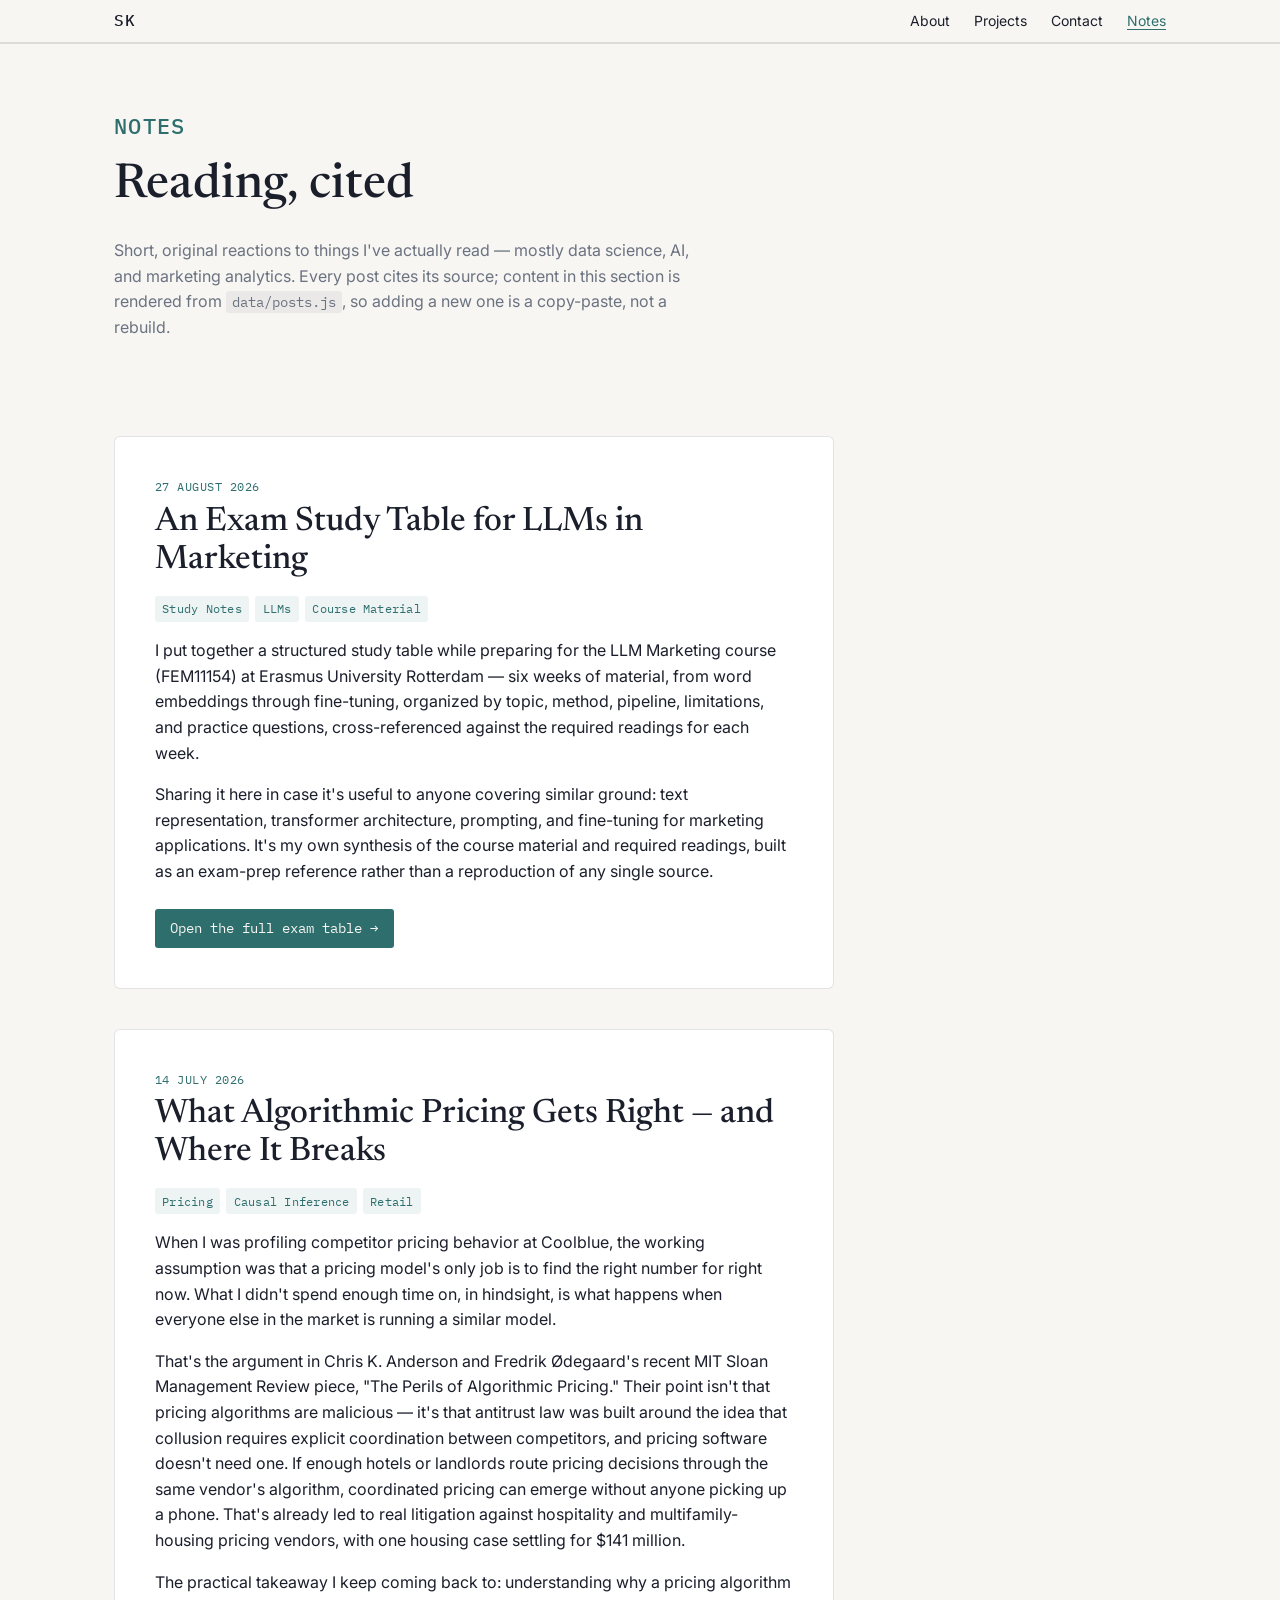
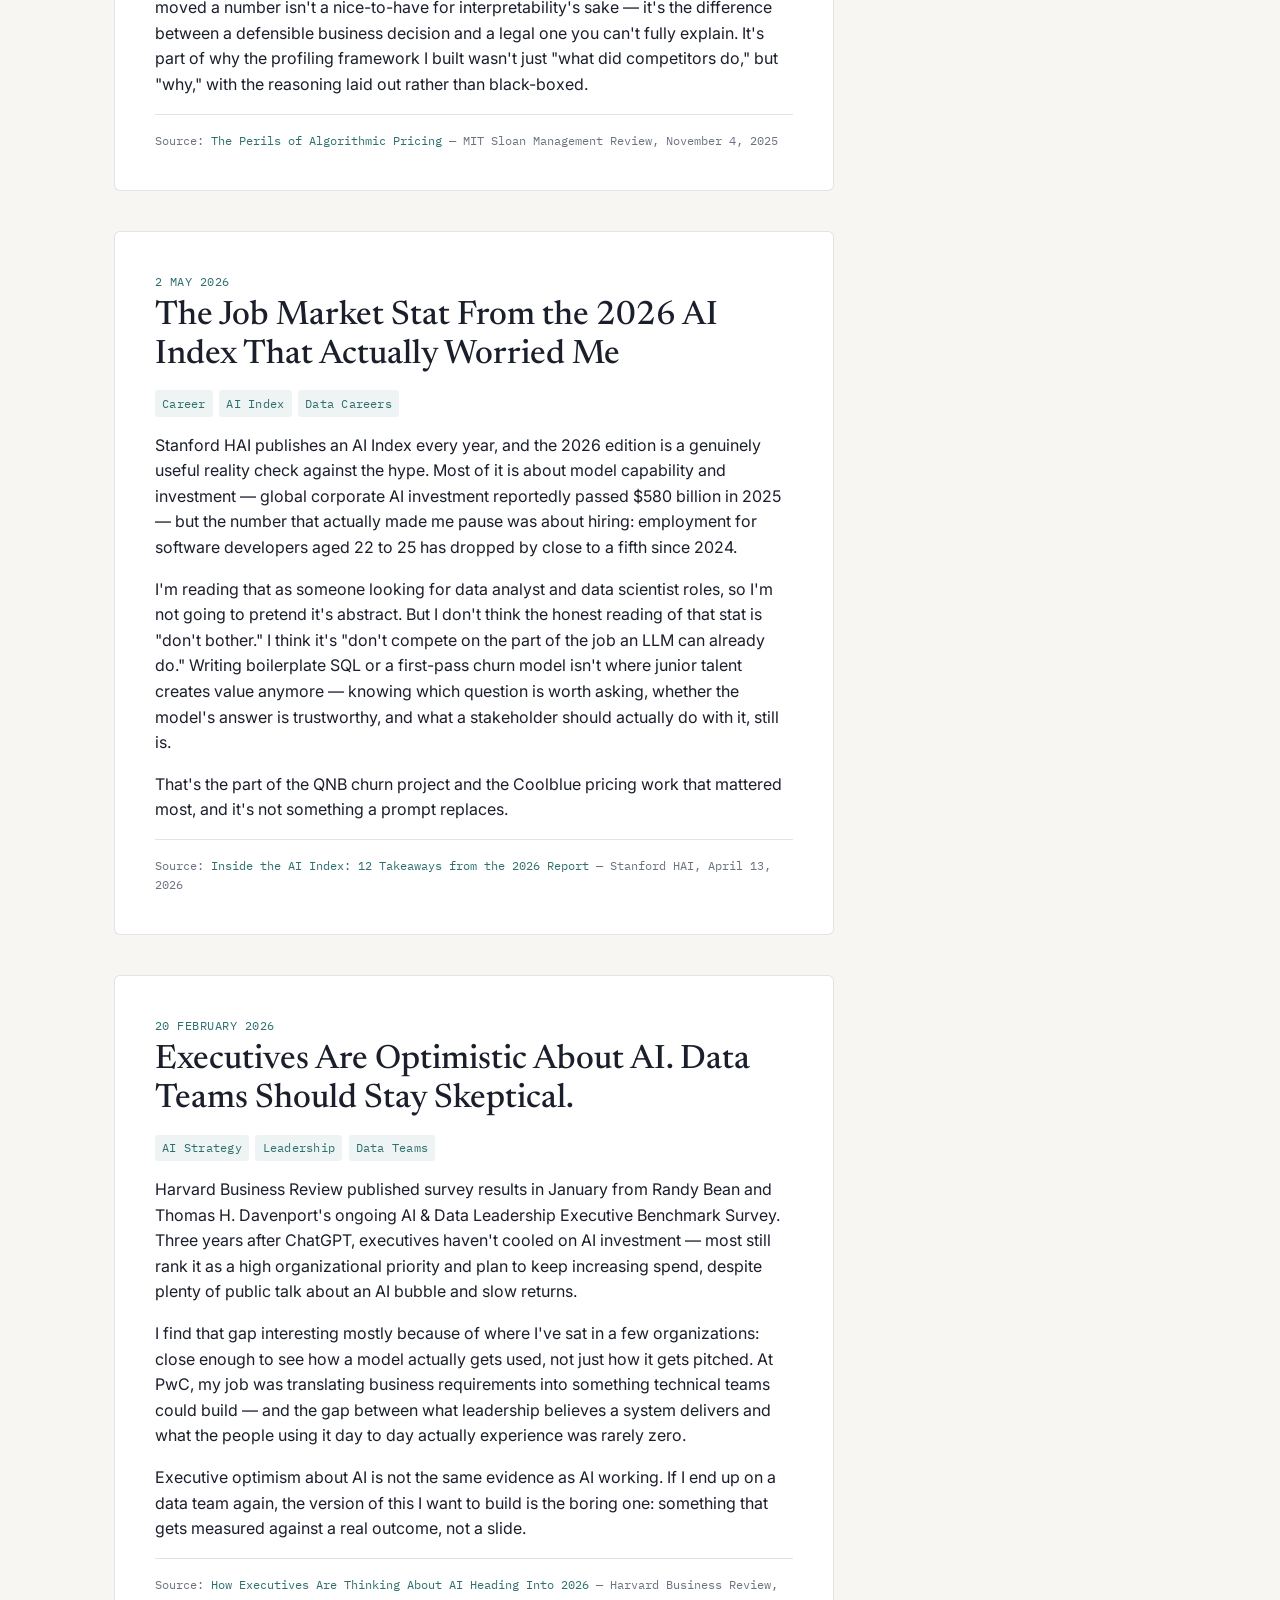
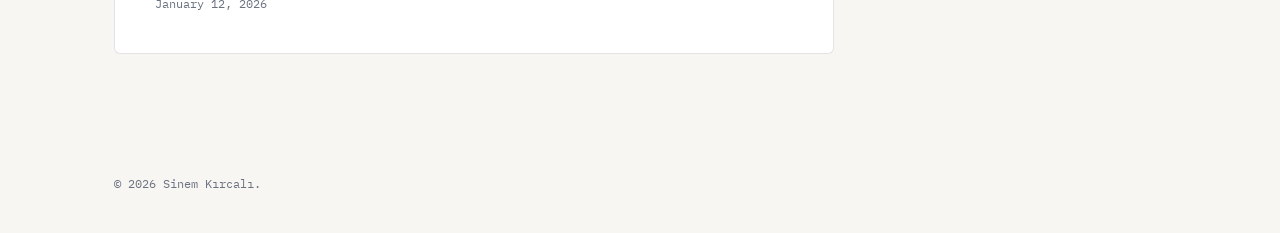
==== notes.html @ 96d6b26a "Portfolio site Static HTML/CSS/JS portfolio: hero, about, experience timeline, projects (from data/p" ====
<!DOCTYPE html>
<html lang="en">
<head>
<meta charset="UTF-8" />
<meta name="viewport" content="width=device-width, initial-scale=1.0" />
<title>Notes — Sinem Kırcalı</title>
<meta name="description" content="Notes from Sinem Kırcalı — short, cited reactions to things read about data science, AI, and marketing analytics." />

<link rel="preconnect" href="https://fonts.googleapis.com" />
<link rel="preconnect" href="https://fonts.gstatic.com" crossorigin />
<link href="https://fonts.googleapis.com/css2?family=Newsreader:ital,opsz,wght@0,6..72,400;0,6..72,500;0,6..72,600;1,6..72,400&family=Inter:wght@400;500;600&family=IBM+Plex+Mono:wght@400;500&display=swap" rel="stylesheet" />

<link rel="stylesheet" href="css/style.css" />
</head>
<body>

<a class="skip-link" href="#main">Skip to content</a>

<nav class="nav" aria-label="Primary">
  <div class="nav-inner">
    <a class="nav-mark" href="index.html">SK</a>
    <ul class="nav-links">
      <li><a href="index.html#about">About</a></li>
      <li><a href="index.html#projects">Projects</a></li>
      <li><a href="index.html#contact">Contact</a></li>
      <li><a href="notes.html" aria-current="page">Notes</a></li>
    </ul>
  </div>
</nav>

<main id="main">
  <section class="section notes-hero">
    <div class="section-inner">
      <p class="section-label">Notes</p>
      <h1 class="section-title">Reading, cited</h1>
      <p class="section-intro">
        Short, original reactions to things I've actually read — mostly data science, AI, and
        marketing analytics. Every post cites its source; content in this section is rendered
        from <code>data/posts.js</code>, so adding a new one is a copy-paste, not a rebuild.
      </p>
    </div>
  </section>

  <section class="section notes-list-section">
    <div class="section-inner">
      <div id="posts-list" class="posts-list">
        <!-- Populated by js/notes.js from data/posts.js -->
      </div>
    </div>
  </section>
</main>

<footer class="footer">
  <div class="section-inner">
    <p>&copy; 2026 Sinem Kırcalı.</p>
  </div>
</footer>

<script src="data/posts.js"></script>
<script src="js/notes.js"></script>
</body>
</html>
---- css/style.css ----
/* =========================================================
   DESIGN TOKENS
   ========================================================= */
:root {
  /* Color */
  --color-paper: #F7F6F3;
  --color-ink: #1B1F2B;
  --color-signal: #2E6F6E;
  --color-highlight: #B8862B;
  --color-grey: #6B7280;

  --color-paper-raised: #FFFFFF;
  --color-border: rgba(27, 31, 43, 0.12);

  /* Type */
  --font-display: "Newsreader", Georgia, "Times New Roman", serif;
  --font-body: "Inter", -apple-system, BlinkMacSystemFont, "Segoe UI", sans-serif;
  --font-mono: "IBM Plex Mono", "SFMono-Regular", Menlo, Consolas, monospace;

  /* Scale */
  --fs-xs: 0.75rem;
  --fs-sm: 0.875rem;
  --fs-base: 1rem;
  --fs-lg: 1.125rem;
  --fs-xl: 1.375rem;
  --fs-2xl: 2.1rem;
  --fs-3xl: 3rem;
  --fs-4xl: 4rem;

  /* Spacing */
  --space-1: 0.5rem;
  --space-2: 1rem;
  --space-3: 1.5rem;
  --space-4: 2.5rem;
  --space-5: 4rem;
  --space-6: 6rem;

  --max-width: 1100px;
}

/* =========================================================
   RESET
   ========================================================= */
*, *::before, *::after { box-sizing: border-box; }
html { scroll-behavior: smooth; }
@media (prefers-reduced-motion: reduce) {
  html { scroll-behavior: auto; }
  *, *::before, *::after {
    animation-duration: 0.01ms !important;
    animation-iteration-count: 1 !important;
    transition-duration: 0.01ms !important;
    scroll-behavior: auto !important;
  }
}

body {
  margin: 0;
  background: var(--color-paper);
  color: var(--color-ink);
  font-family: var(--font-body);
  font-size: var(--fs-base);
  line-height: 1.6;
  -webkit-font-smoothing: antialiased;
}

h1, h2, h3 {
  font-family: var(--font-display);
  font-weight: 500;
  line-height: 1.15;
  margin: 0;
}

p { margin: 0 0 1em; }
p:last-child { margin-bottom: 0; }

a {
  color: var(--color-signal);
  text-decoration: none;
}
a:hover { text-decoration: underline; }

ul, ol { margin: 0; padding: 0; list-style: none; }

img { max-width: 100%; display: block; }

/* Focus states — visible everywhere */
a:focus-visible,
button:focus-visible,
.timeline-item:focus-visible {
  outline: 2px solid var(--color-signal);
  outline-offset: 3px;
  border-radius: 2px;
}

.skip-link {
  position: absolute;
  left: -999px;
  top: 0;
  background: var(--color-ink);
  color: var(--color-paper);
  padding: var(--space-1) var(--space-2);
  z-index: 100;
}
.skip-link:focus {
  left: var(--space-2);
  top: var(--space-2);
}

/* =========================================================
   LAYOUT HELPERS
   ========================================================= */
.section-inner {
  max-width: var(--max-width);
  margin: 0 auto;
  padding: 0 var(--space-3);
}

.section {
  padding: var(--space-6) 0;
  border-top: 1px solid var(--color-border);
}

.section-label {
  font-family: var(--font-mono);
  font-weight: 500;
  font-size: var(--fs-xl);
  letter-spacing: 0.06em;
  text-transform: uppercase;
  color: var(--color-signal);
  margin: 0 0 var(--space-2);
}

.section-title {
  font-size: var(--fs-3xl);
  margin-bottom: var(--space-3);
}

.section-intro {
  color: var(--color-grey);
  max-width: 60ch;
  margin-bottom: var(--space-4);
}

.section-intro code {
  font-family: var(--font-mono);
  font-size: 0.9em;
  background: rgba(27, 31, 43, 0.06);
  padding: 0.1em 0.4em;
  border-radius: 3px;
}

/* =========================================================
   NAV
   ========================================================= */
.nav {
  position: sticky;
  top: 0;
  z-index: 50;
  background: rgba(247, 246, 243, 0.85);
  backdrop-filter: blur(8px);
  border-bottom: 1px solid var(--color-border);
}

.nav-inner {
  max-width: var(--max-width);
  margin: 0 auto;
  padding: var(--space-1) var(--space-3);
  display: flex;
  align-items: center;
  justify-content: space-between;
}

.nav-mark {
  font-family: var(--font-mono);
  font-weight: 500;
  color: var(--color-ink);
  letter-spacing: 0.05em;
}
.nav-mark:hover { color: var(--color-signal); text-decoration: none; }

.nav-links {
  display: flex;
  gap: var(--space-3);
}

.nav-links a {
  color: var(--color-ink);
  font-size: var(--fs-sm);
}
.nav-links a:hover { color: var(--color-signal); }

.nav-links a[aria-current="page"] {
  color: var(--color-signal);
  text-decoration: underline;
  text-underline-offset: 3px;
}

@media (max-width: 640px) {
  .nav-inner {
    padding: var(--space-1) var(--space-2);
    gap: var(--space-2);
  }
  /* Six links don't always fit on a phone: tighten, and scroll sideways as a fallback */
  .nav-links {
    gap: 0.6rem;
    overflow-x: auto;
    scrollbar-width: none;
  }
  .nav-links::-webkit-scrollbar { display: none; }
  .nav-links a {
    font-size: var(--fs-xs);
    white-space: nowrap;
  }
}

/* =========================================================
   HERO
   ========================================================= */
.hero {
  padding: var(--space-6) 0 var(--space-5);
  overflow: hidden;
}

.hero-inner {
  max-width: var(--max-width);
  margin: 0 auto;
  padding: 0 var(--space-3);
  display: grid;
  grid-template-columns: 1.1fr 1fr;
  gap: var(--space-4);
  align-items: center;
}

.eyebrow {
  font-family: var(--font-mono);
  font-size: var(--fs-xs);
  letter-spacing: 0.1em;
  text-transform: uppercase;
  color: var(--color-grey);
  margin: 0 0 var(--space-2);
}

.hero-name {
  font-size: var(--fs-4xl);
  margin-bottom: var(--space-2);
}

.hero-tagline {
  font-size: var(--fs-lg);
  color: var(--color-ink);
  max-width: 42ch;
  margin-bottom: var(--space-2);
}

.hero-location {
  font-family: var(--font-mono);
  font-size: var(--fs-sm);
  color: var(--color-grey);
  margin-bottom: var(--space-3);
}

.status-pill.hero-status {
  margin-bottom: var(--space-3);
}

.hero-cta {
  display: flex;
  gap: var(--space-2);
  flex-wrap: wrap;
}

.btn {
  font-family: var(--font-mono);
  font-size: var(--fs-sm);
  padding: 0.75em 1.4em;
  border-radius: 3px;
  border: 1px solid transparent;
  display: inline-block;
}
.btn:hover { text-decoration: none; }

.btn-primary {
  background: var(--color-signal);
  color: var(--color-paper);
}
.btn-primary:hover { background: #255957; }

.btn-secondary {
  border-color: var(--color-ink);
  color: var(--color-ink);
}
.btn-secondary:hover { background: var(--color-ink); color: var(--color-paper); }

.hero-visual {
  position: relative;
  width: 100%;
  aspect-ratio: 1 / 1;
}

#signal-canvas {
  width: 100%;
  height: 100%;
  display: block;
}

@media (max-width: 900px) {
  .hero-inner {
    grid-template-columns: 1fr;
  }
  .hero-visual { order: -1; max-width: 420px; margin: 0 auto; }
  .hero-name { font-size: var(--fs-3xl); }
}

/* =========================================================
   ABOUT
   ========================================================= */
/* Portrait in a circle beside the text; the photo column shrinks with the viewport so
   the circle stays next to the copy even on narrower screens. */
.about-layout {
  display: grid;
  grid-template-columns: clamp(150px, 26vw, 260px) 1fr;
  gap: var(--space-4);
  align-items: start;
}

.about-aside {
  position: sticky;
  top: 5rem;
  text-align: center;
}

.about-photo {
  margin: 0 0 var(--space-2);
}

.about-photo img {
  display: block;
  width: 100%;
  height: auto;
  aspect-ratio: 1 / 1;
  object-fit: cover;
  border-radius: 50%;
  /* ring frame: a paper-colored gap, then a thin teal line */
  border: 4px solid var(--color-paper);
  box-shadow: 0 0 0 2px var(--color-signal);
}

/* "Open to work" box under the portrait */
.status-box {
  padding: 0.7em 0.6em;
  border: 1px solid rgba(46, 111, 110, 0.35);
  border-radius: 12px;
  background: rgba(46, 111, 110, 0.08);
  line-height: 1.4;
}

.status-box p { margin: 0; }

.status-box-title {
  display: flex;
  align-items: center;
  justify-content: center;
  gap: 0.5em;
  white-space: nowrap;
  font-family: var(--font-mono);
  font-size: 0.7rem;
  letter-spacing: 0.06em;
  text-transform: uppercase;
  color: var(--color-signal);
}

.status-box-role {
  margin-top: 0.4em;
  font-size: var(--fs-sm);
  font-weight: 500;
  color: var(--color-ink);
}

/* keep "Data Analyst /" and "Data Scientist" intact when the box is narrow and the line wraps */
.status-box-role span { white-space: nowrap; }

.status-box-place {
  margin-top: 0.1em;
  font-family: var(--font-mono);
  font-size: var(--fs-xs);
  color: var(--color-grey);
}

.status-pill {
  display: inline-flex;
  align-items: center;
  gap: 0.6em;
  margin: 0;
  padding: 0.5em 0.9em;
  border: 1px solid rgba(46, 111, 110, 0.35);
  border-radius: 999px;
  background: rgba(46, 111, 110, 0.08);
  color: var(--color-signal);
  font-family: var(--font-mono);
  font-size: var(--fs-xs);
  letter-spacing: 0.03em;
  line-height: 1.4;
}

.status-dot {
  flex-shrink: 0;
  width: 8px;
  height: 8px;
  border-radius: 50%;
  background: var(--color-signal);
  animation: status-pulse 2s ease-out infinite;
}

@keyframes status-pulse {
  0% { box-shadow: 0 0 0 0 rgba(46, 111, 110, 0.45); }
  70% { box-shadow: 0 0 0 8px rgba(46, 111, 110, 0); }
  100% { box-shadow: 0 0 0 0 rgba(46, 111, 110, 0); }
}

@media (prefers-reduced-motion: reduce) {
  .status-dot { animation: none; }
}

.about-copy {
  max-width: 68ch;
  font-size: var(--fs-lg);
}
.about-copy p { color: var(--color-ink); }

.about-closing {
  margin-top: var(--space-3);
  padding-left: var(--space-2);
  border-left: 3px solid var(--color-signal);
  font-family: var(--font-display);
  font-size: var(--fs-xl);
  line-height: 1.45;
}
.about-closing strong { font-weight: 500; }

/* Phones: no room for two columns, so the circle sits beside the status box above the text */
@media (max-width: 559px) {
  .about-layout {
    grid-template-columns: 1fr;
    gap: var(--space-3);
  }
  .about-aside {
    position: static;
    display: flex;
    align-items: center;
    gap: var(--space-3);
    text-align: left;
  }
  .about-photo {
    flex: 0 0 112px;
    margin: 0;
  }
  .status-box {
    flex: 1;
  }
  .status-box-title {
    justify-content: flex-start;
  }
}

/* =========================================================
   WHY DATA
   ========================================================= */
.why-data-quote {
  margin: 0;
  padding: 0 0 0 var(--space-3);
  border-left: 3px solid var(--color-highlight);
  max-width: 62ch;
}

.why-data-quote p {
  font-family: var(--font-display);
  font-size: clamp(1.2rem, 1rem + 1vw, 1.5rem);
  line-height: 1.45;
  color: var(--color-ink);
}

/* First paragraph leads, larger than the rest */
.why-data-quote p:first-child {
  font-size: clamp(1.5rem, 1.05rem + 2vw, 2.1rem);
  line-height: 1.35;
}

/* =========================================================
   EXPERIENCE / TIMELINE
   ========================================================= */
.timeline {
  position: relative;
  border-left: 1px solid var(--color-border);
  margin-left: 6px;
}

.timeline-item {
  position: relative;
  padding: 0 0 var(--space-4) var(--space-4);
  opacity: 0;
  transform: translateY(16px);
  transition: opacity 0.6s ease, transform 0.6s ease;
}

.timeline-item.is-visible {
  opacity: 1;
  transform: translateY(0);
}

.timeline-item::before {
  content: "";
  position: absolute;
  left: -5px;
  top: 6px;
  width: 9px;
  height: 9px;
  border-radius: 50%;
  background: var(--color-signal);
  border: 2px solid var(--color-paper);
}

.timeline-item:last-child { padding-bottom: 0; }

.timeline-date {
  font-family: var(--font-mono);
  font-size: var(--fs-xs);
  letter-spacing: 0.04em;
  color: var(--color-highlight);
  margin-bottom: 0.35em;
}

.timeline-content h3 {
  font-size: var(--fs-xl);
  margin-bottom: 0.2em;
}

.timeline-role {
  font-size: var(--fs-sm);
  color: var(--color-grey);
  margin-bottom: 0.5em;
}

/* logo + heading row at the top of each entry */
.timeline-head {
  display: flex;
  align-items: flex-start;
  justify-content: space-between;
  gap: var(--space-3);
  max-width: 62ch;
}

.timeline-head-text { min-width: 0; }

.timeline-logo {
  flex: none;
  width: 150px;
  height: 40px;
  object-fit: contain;
  object-position: right center;
  margin-top: 2px;
}

/* bullets keep the CV wording; short lines are easier to skim than a paragraph */
.timeline-bullets {
  max-width: 62ch;
  margin: 0.5em 0 0;
  padding: 0;
  list-style: none;
}

.timeline-bullets li {
  position: relative;
  padding-left: 1.15em;
  margin-bottom: 0.6em;
}

.timeline-bullets li::before {
  content: "";
  position: absolute;
  left: 0.1em;
  top: 0.62em;
  width: 0.38em;
  height: 0.38em;
  border-radius: 50%;
  background: var(--color-signal);
  opacity: 0.85;
}

@media (max-width: 560px) {
  .timeline-head { flex-direction: column; gap: 0.5rem; }
  .timeline-logo {
    order: -1;
    width: 120px;
    height: 32px;
    object-position: left center;
    margin-top: 0;
  }
}

.timeline-content p:not(.timeline-role) {
  max-width: 62ch;
}

.timeline-subhead {
  margin: 1.5em 0 0.6em;
  font-family: var(--font-mono);
  font-size: var(--fs-xs);
  letter-spacing: 0.08em;
  text-transform: uppercase;
  color: var(--color-grey);
}

.track-list {
  max-width: 62ch;
}

.track-list li {
  margin-bottom: 0.9em;
  padding-left: var(--space-2);
  border-left: 2px solid rgba(46, 111, 110, 0.35);
}

.track-list strong {
  font-weight: 600;
  color: var(--color-ink);
}

.track-meta {
  margin-left: 0.5em;
  font-family: var(--font-mono);
  font-size: var(--fs-xs);
  color: var(--color-signal);
}

.track-courses {
  display: block;
  margin-top: 0.15em;
  font-size: var(--fs-sm);
  color: var(--color-grey);
}

.timeline-recognition {
  margin: 0;
  font-size: var(--fs-sm);
}

/* education entries: each course with the projects that came out of it */
.course-projects {
  max-width: 62ch;
}

.course-projects li {
  display: grid;
  grid-template-columns: minmax(0, 13rem) 1fr;
  gap: 0.1rem var(--space-2);
  padding: 0.55em 0;
  border-top: 1px solid var(--color-border);
  font-size: var(--fs-sm);
}

.course-projects li:last-child {
  border-bottom: 1px solid var(--color-border);
}

.course-label {
  color: var(--color-grey);
  line-height: 1.35;
}

.course-code {
  display: block;
  font-family: var(--font-mono);
  font-size: var(--fs-xs);
  letter-spacing: 0.04em;
  color: var(--color-signal);
}

.course-links a,
.course-links .course-none {
  display: block;
}

.course-none {
  color: var(--color-grey);
}

@media (max-width: 560px) {
  .course-projects li { grid-template-columns: 1fr; }
}

.timeline-more {
  margin-top: 0.75em;
  font-size: var(--fs-sm);
}

.project-card {
  scroll-margin-top: 5rem;
}

.timeline-courses {
  margin-top: 0.75em;
}

.timeline-courses li {
  font-size: 0.7rem;
}

@media (prefers-reduced-motion: reduce) {
  .timeline-item {
    opacity: 1;
    transform: none;
  }
}

/* =========================================================
   PROJECTS
   ========================================================= */
.projects-grid {
  display: grid;
  grid-template-columns: repeat(auto-fit, minmax(300px, 1fr));
  gap: var(--space-3);
}

/* filter chips above the grid */
.projects-toolbar {
  display: flex;
  flex-wrap: wrap;
  align-items: center;
  justify-content: space-between;
  gap: var(--space-1) var(--space-3);
  margin-bottom: var(--space-3);
}

.project-filters {
  display: flex;
  flex-wrap: wrap;
  gap: 0.5rem;
}

.filter-chip {
  font-family: var(--font-mono);
  font-size: var(--fs-xs);
  letter-spacing: 0.03em;
  line-height: 1.2;
  padding: 0.5em 0.9em;
  border: 1px solid var(--color-border);
  border-radius: 999px;
  background: transparent;
  color: var(--color-ink);
  cursor: pointer;
  transition: background-color 0.2s ease, border-color 0.2s ease, color 0.2s ease;
}

.filter-chip:hover {
  border-color: var(--color-signal);
  color: var(--color-signal);
}

.filter-chip[aria-pressed="true"] {
  background: var(--color-signal);
  border-color: var(--color-signal);
  color: var(--color-paper);
}

.filter-count {
  margin-left: 0.5em;
  opacity: 0.65;
}

.projects-status {
  margin: 0;
  font-family: var(--font-mono);
  font-size: var(--fs-xs);
  color: var(--color-grey);
}

.project-card[hidden] {
  display: none;
}

/* phones: one scrollable row of chips instead of five wrapped rows */
@media (max-width: 560px) {
  .project-filters {
    width: 100%;
    flex-wrap: nowrap;
    overflow-x: auto;
    padding-bottom: 0.4rem;
    scrollbar-width: none;
  }
  .project-filters::-webkit-scrollbar { display: none; }
  .filter-chip {
    flex: none;
    white-space: nowrap;
  }
}

.project-link-muted {
  color: var(--color-grey);
}

.projects-more {
  margin-top: var(--space-4);
  font-family: var(--font-mono);
  font-size: var(--fs-sm);
}

.project-card {
  background: var(--color-paper-raised);
  border: 1px solid var(--color-border);
  border-radius: 6px;
  padding: var(--space-3);
  display: flex;
  flex-direction: column;
  gap: var(--space-2);
  transition: border-color 0.2s ease, transform 0.2s ease;
}

.project-card:hover {
  border-color: var(--color-signal);
  transform: translateY(-2px);
}

.project-card-head {
  display: flex;
  align-items: flex-start;
  gap: var(--space-2);
}

.project-icon {
  flex-shrink: 0;
  width: 32px;
  height: 32px;
  display: flex;
  align-items: center;
  justify-content: center;
  border-radius: 50%;
  background: rgba(46, 111, 110, 0.08);
  color: var(--color-signal);
}

.project-card-coming-soon .project-icon {
  background: rgba(184, 134, 43, 0.12);
  color: var(--color-highlight);
}

.project-icon svg {
  width: 18px;
  height: 18px;
  stroke: currentColor;
}

.project-context {
  margin: 0 0 0.4em;
  font-family: var(--font-mono);
  font-size: 0.68rem;
  letter-spacing: 0.06em;
  text-transform: uppercase;
  line-height: 1.4;
  color: var(--color-grey);
}

.project-card h3 {
  font-size: var(--fs-xl);
  margin-bottom: 0.15em;
}

.project-summary {
  color: var(--color-ink);
}

.project-metric {
  align-self: flex-start;
  font-family: var(--font-mono);
  font-size: var(--fs-xs);
  letter-spacing: 0.04em;
  color: var(--color-highlight);
  border: 1px solid rgba(184, 134, 43, 0.35);
  border-radius: 3px;
  padding: 0.25em 0.6em;
}

.project-meta {
  font-family: var(--font-mono);
  font-size: var(--fs-xs);
  color: var(--color-grey);
}

.tag-list {
  display: flex;
  flex-wrap: wrap;
  gap: 0.4em;
}

.tag-list li,
.tool-tag {
  font-family: var(--font-mono);
  font-size: var(--fs-xs);
  letter-spacing: 0.02em;
  background: rgba(46, 111, 110, 0.08);
  color: var(--color-signal);
  padding: 0.3em 0.6em;
  border-radius: 3px;
}

.project-outcome {
  font-size: var(--fs-sm);
  border-left: 2px solid var(--color-highlight);
  padding-left: 0.75em;
  color: var(--color-ink);
}

.project-card-coming-soon {
  border-style: dashed;
}

.coming-soon {
  display: flex;
  align-items: center;
  gap: 0.85em;
  border-left: 2px solid var(--color-highlight);
  padding-left: 0.75em;
}

.coming-soon-visual {
  flex-shrink: 0;
  display: flex;
  align-items: center;
  justify-content: center;
  min-width: 28px;
}

.coming-soon-visual img {
  max-width: 64px;
  border-radius: 4px;
}

.coming-soon-text {
  font-size: var(--fs-sm);
  color: var(--color-ink);
  font-style: italic;
}

.dot-loader {
  display: inline-flex;
  gap: 5px;
}

.dot-loader span {
  width: 7px;
  height: 7px;
  border-radius: 50%;
  background: var(--color-highlight);
  animation: dot-bounce 1.1s infinite ease-in-out both;
}

.dot-loader span:nth-child(1) { animation-delay: -0.24s; }
.dot-loader span:nth-child(2) { animation-delay: -0.12s; }
.dot-loader span:nth-child(3) { animation-delay: 0s; }

@keyframes dot-bounce {
  0%, 80%, 100% { transform: scale(0.6); opacity: 0.5; }
  40% { transform: scale(1); opacity: 1; }
}

@media (prefers-reduced-motion: reduce) {
  .dot-loader span {
    animation: none;
    opacity: 0.85;
  }
}

.project-details {
  margin-top: var(--space-1);
  border-top: 1px solid var(--color-border);
  padding-top: var(--space-2);
}

.project-details summary {
  cursor: pointer;
  font-family: var(--font-mono);
  font-size: var(--fs-xs);
  color: var(--color-signal);
  text-transform: uppercase;
  letter-spacing: 0.05em;
}

.project-details[open] summary { margin-bottom: var(--space-2); }

.project-details dt {
  font-family: var(--font-mono);
  font-size: var(--fs-xs);
  color: var(--color-grey);
  text-transform: uppercase;
  letter-spacing: 0.05em;
  margin-top: 0.75em;
}

.project-details dd {
  margin: 0.25em 0 0;
  font-size: var(--fs-sm);
}

.project-links {
  display: flex;
  gap: var(--space-2);
  margin-top: auto;
  font-family: var(--font-mono);
  font-size: var(--fs-sm);
}

.placeholder-tag {
  font-family: var(--font-mono);
  font-size: 0.65rem;
  color: var(--color-highlight);
  border: 1px solid var(--color-highlight);
  border-radius: 3px;
  padding: 0.1em 0.4em;
  margin-left: 0.5em;
  vertical-align: middle;
  letter-spacing: 0.03em;
}

/* =========================================================
   SKILLS
   ========================================================= */
.skills-grid {
  display: grid;
  grid-template-columns: repeat(auto-fit, minmax(220px, 1fr));
  gap: var(--space-4);
}

.skill-group h3 {
  font-size: var(--fs-base);
  font-family: var(--font-mono);
  text-transform: uppercase;
  letter-spacing: 0.05em;
  color: var(--color-grey);
  margin-bottom: var(--space-2);
  font-weight: 500;
}

.skill-group .tag-list { flex-direction: column; align-items: flex-start; }

.skill-group .tag-list li {
  background: transparent;
  color: var(--color-ink);
  padding: 0.2em 0;
  font-size: var(--fs-sm);
}

.skill-group .tag-list li::before {
  content: "— ";
  color: var(--color-signal);
}

/* =========================================================
   LOOKING FOR
   ========================================================= */
.looking-for-tags li {
  background: rgba(184, 134, 43, 0.1);
  color: var(--color-highlight);
}

/* =========================================================
   HOBBIES
   ========================================================= */
/* Photo wall: photos are packed into even rows. Each tile's width is proportional to
   its aspect ratio (--ar = width / height), so every photo in a row ends up the same
   height with no cropping inside the tile. */
.hobbies-collage {
  /* Row sizing: --units is roughly how many base-height photos fit across one row, so the base
     height scales with the wall's width (--wall-w). 40px allows for the gaps in a row. --cap
     limits how far a short last row may stretch. */
  --units: 4.36;
  --cap: 1.25;
  --wall-w: min(1052px, 100vw - 48px);
  --row-h: calc((var(--wall-w) - 40px) / var(--units));
  display: flex;
  flex-wrap: wrap;
  align-items: flex-start;
  gap: 8px;
  margin-bottom: var(--space-4);
}

.collage-tile {
  margin: 0;
  flex-grow: 1;
  flex-grow: calc(var(--ar) * 100);
  flex-shrink: 1;
  flex-basis: calc(var(--row-h) * var(--ar));
  /* if a last row has only a couple of photos, don't blow them up into banners */
  max-width: calc(var(--row-h) * var(--ar) * var(--cap));
  aspect-ratio: var(--ar);
  border-radius: 6px;
  overflow: hidden;
  background: rgba(27, 31, 43, 0.06);
}

.collage-tile img {
  display: block;
  width: 100%;
  height: 100%;
  object-fit: cover;
}

/* browsers with container-query units: use the wall's real width rather than a viewport estimate */
@supports (width: 1cqw) {
  .collage-wrap { container-type: inline-size; }
  .hobbies-collage { --wall-w: 100cqw; }
}

/* narrower screens: fewer photos per row, and a short last row may stretch further so the
   right edge stays even */
@media (max-width: 760px) {
  .hobbies-collage { --units: 3.4; }
}
@media (max-width: 520px) {
  .hobbies-collage { --units: 2.7; --cap: 1.7; }
}

.hobbies-grid-intro {
  font-size: var(--fs-xs);
  color: var(--color-grey);
  margin-bottom: var(--space-3);
}

.hobbies-grid {
  display: grid;
  grid-template-columns: repeat(auto-fill, minmax(150px, 1fr));
  gap: var(--space-3);
}

.hobby-card {
  margin: 0;
  display: flex;
  flex-direction: column;
  gap: 0.6em;
}

.hobby-photo {
  aspect-ratio: 1 / 1;
  border-radius: 6px;
  overflow: hidden;
  background: rgba(27, 31, 43, 0.06);
  border: 1px solid var(--color-border);
  display: flex;
  align-items: center;
  justify-content: center;
}

.hobby-photo img {
  display: block;
  width: 100%;
  height: 100%;
  object-fit: cover;
}

/* no photo yet: dashed box with a "PHOTO PLACEHOLDER" label */
.photo-empty {
  background: rgba(27, 31, 43, 0.04);
  border: 1px dashed var(--color-border);
  display: flex;
  align-items: center;
  justify-content: center;
}

.hobby-photo-placeholder {
  display: flex;
  align-items: center;
  justify-content: center;
  padding: var(--space-2);
  text-align: center;
}

.hobby-photo .placeholder-tag {
  margin-left: 0;
  white-space: normal;
}

.hobby-name {
  display: block;
  font-family: var(--font-mono);
  font-size: var(--fs-sm);
  color: var(--color-ink);
}

.hobby-caption {
  display: block;
  font-size: var(--fs-xs);
  color: var(--color-grey);
  margin-top: 0.15em;
}

/* =========================================================
   CONTACT
   ========================================================= */
.contact-list li {
  display: flex;
  align-items: center;
  gap: var(--space-2);
  padding: var(--space-2) 0;
  border-bottom: 1px solid var(--color-border);
  font-size: var(--fs-lg);
  flex-wrap: wrap;
}

.contact-label {
  font-family: var(--font-mono);
  font-size: var(--fs-xs);
  text-transform: uppercase;
  letter-spacing: 0.06em;
  color: var(--color-grey);
  width: 90px;
  flex-shrink: 0;
}

/* =========================================================
   NOTES / BLOG
   ========================================================= */
.notes-hero {
  padding-top: var(--space-5);
}

.notes-list-section {
  border-top: none;
  padding-top: 0;
}

.posts-list {
  display: flex;
  flex-direction: column;
  gap: var(--space-4);
}

.post-card {
  background: var(--color-paper-raised);
  border: 1px solid var(--color-border);
  border-radius: 6px;
  padding: var(--space-4);
  max-width: 72ch;
}

.post-date {
  font-family: var(--font-mono);
  font-size: var(--fs-xs);
  letter-spacing: 0.04em;
  color: var(--color-signal);
  text-transform: uppercase;
  margin-bottom: 0.5em;
}

.post-card h2 {
  font-size: var(--fs-2xl);
  margin-bottom: var(--space-2);
}

.post-tags {
  margin-bottom: var(--space-2);
}

.post-body p {
  color: var(--color-ink);
  margin-bottom: 1em;
}

.post-resource-link {
  display: inline-block;
  font-family: var(--font-mono);
  font-size: var(--fs-sm);
  color: var(--color-paper);
  background: var(--color-signal);
  padding: 0.6em 1.1em;
  border-radius: 3px;
  margin-top: var(--space-1);
}

.post-resource-link:hover {
  background: #255957;
  text-decoration: none;
}

.post-source {
  margin-top: var(--space-2);
  padding-top: var(--space-2);
  border-top: 1px solid var(--color-border);
  font-family: var(--font-mono);
  font-size: var(--fs-xs);
  color: var(--color-grey);
}

/* =========================================================
   FOOTER
   ========================================================= */
.footer {
  padding: var(--space-3) 0 var(--space-4);
  color: var(--color-grey);
  font-family: var(--font-mono);
  font-size: var(--fs-xs);
}

.footer-note {
  margin-top: 0.5em;
  max-width: 70ch;
  font-size: 0.68rem;
  line-height: 1.5;
  opacity: 0.85;
}
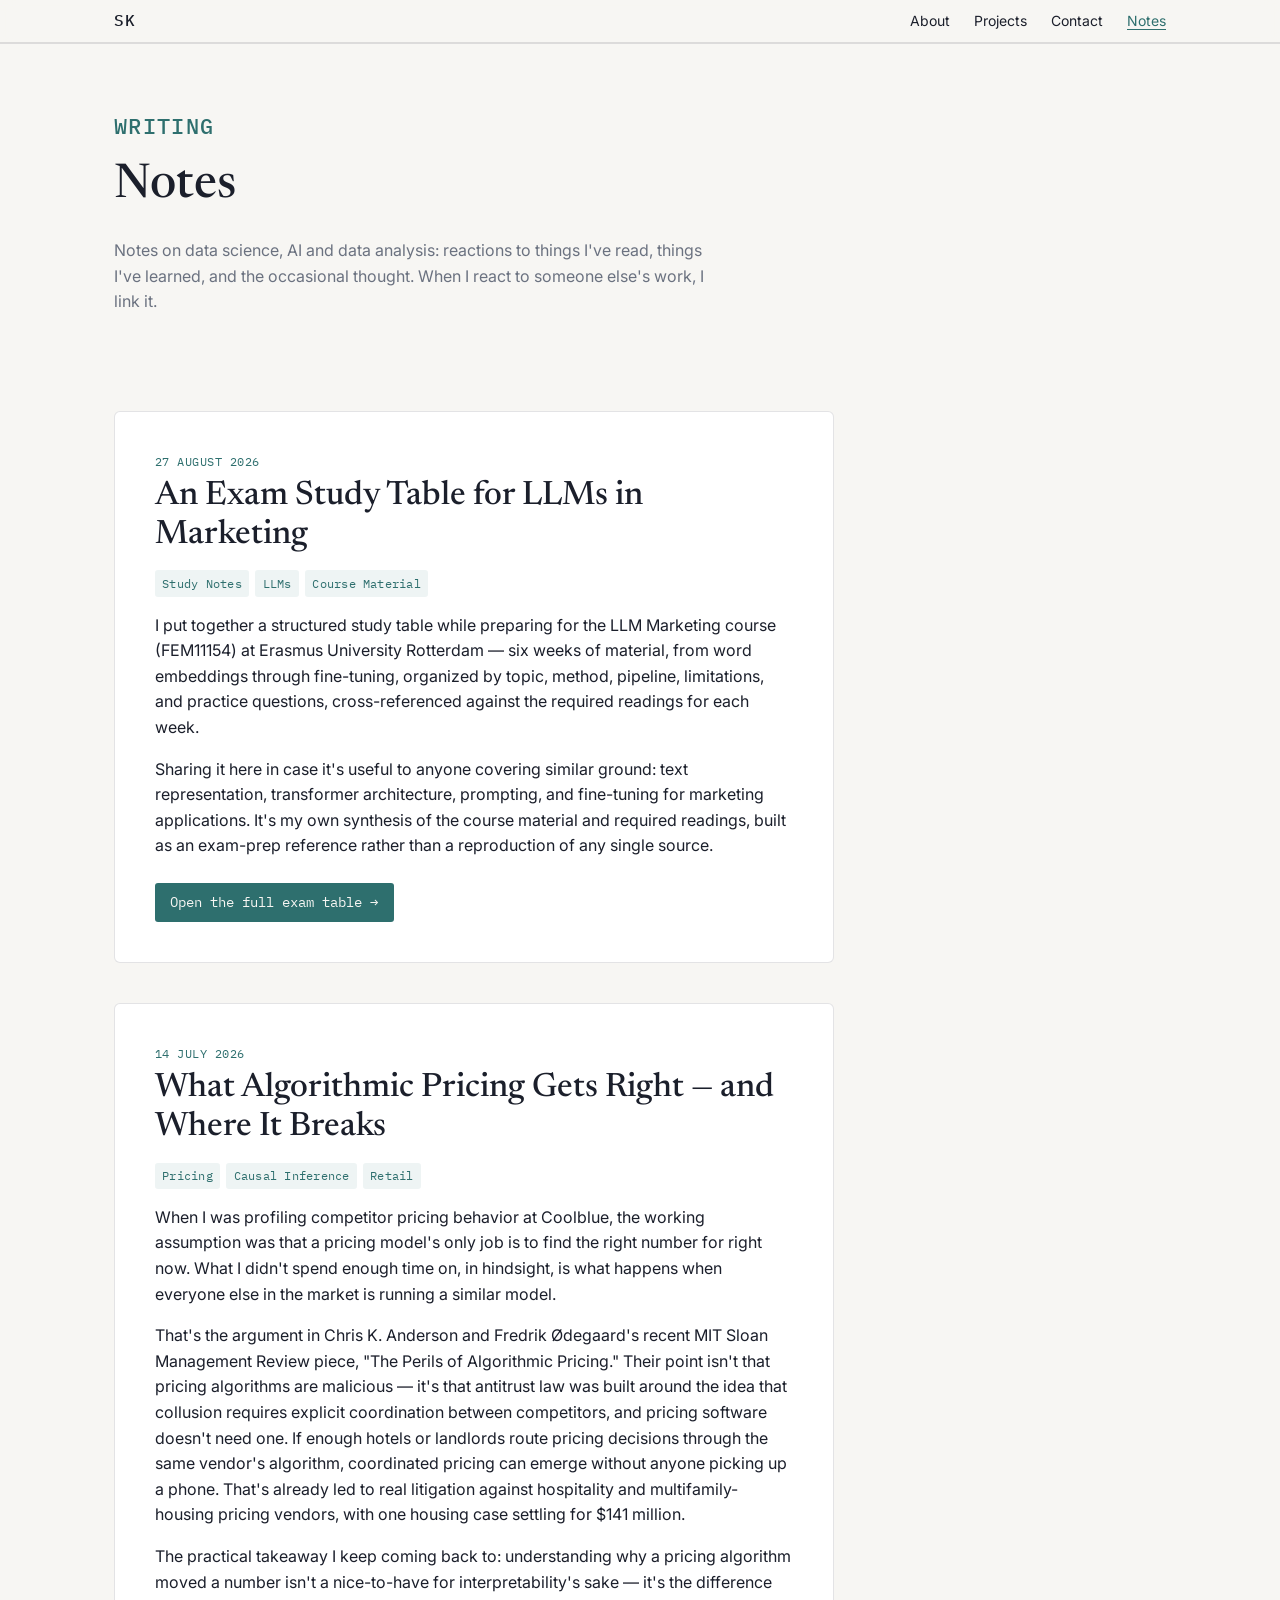
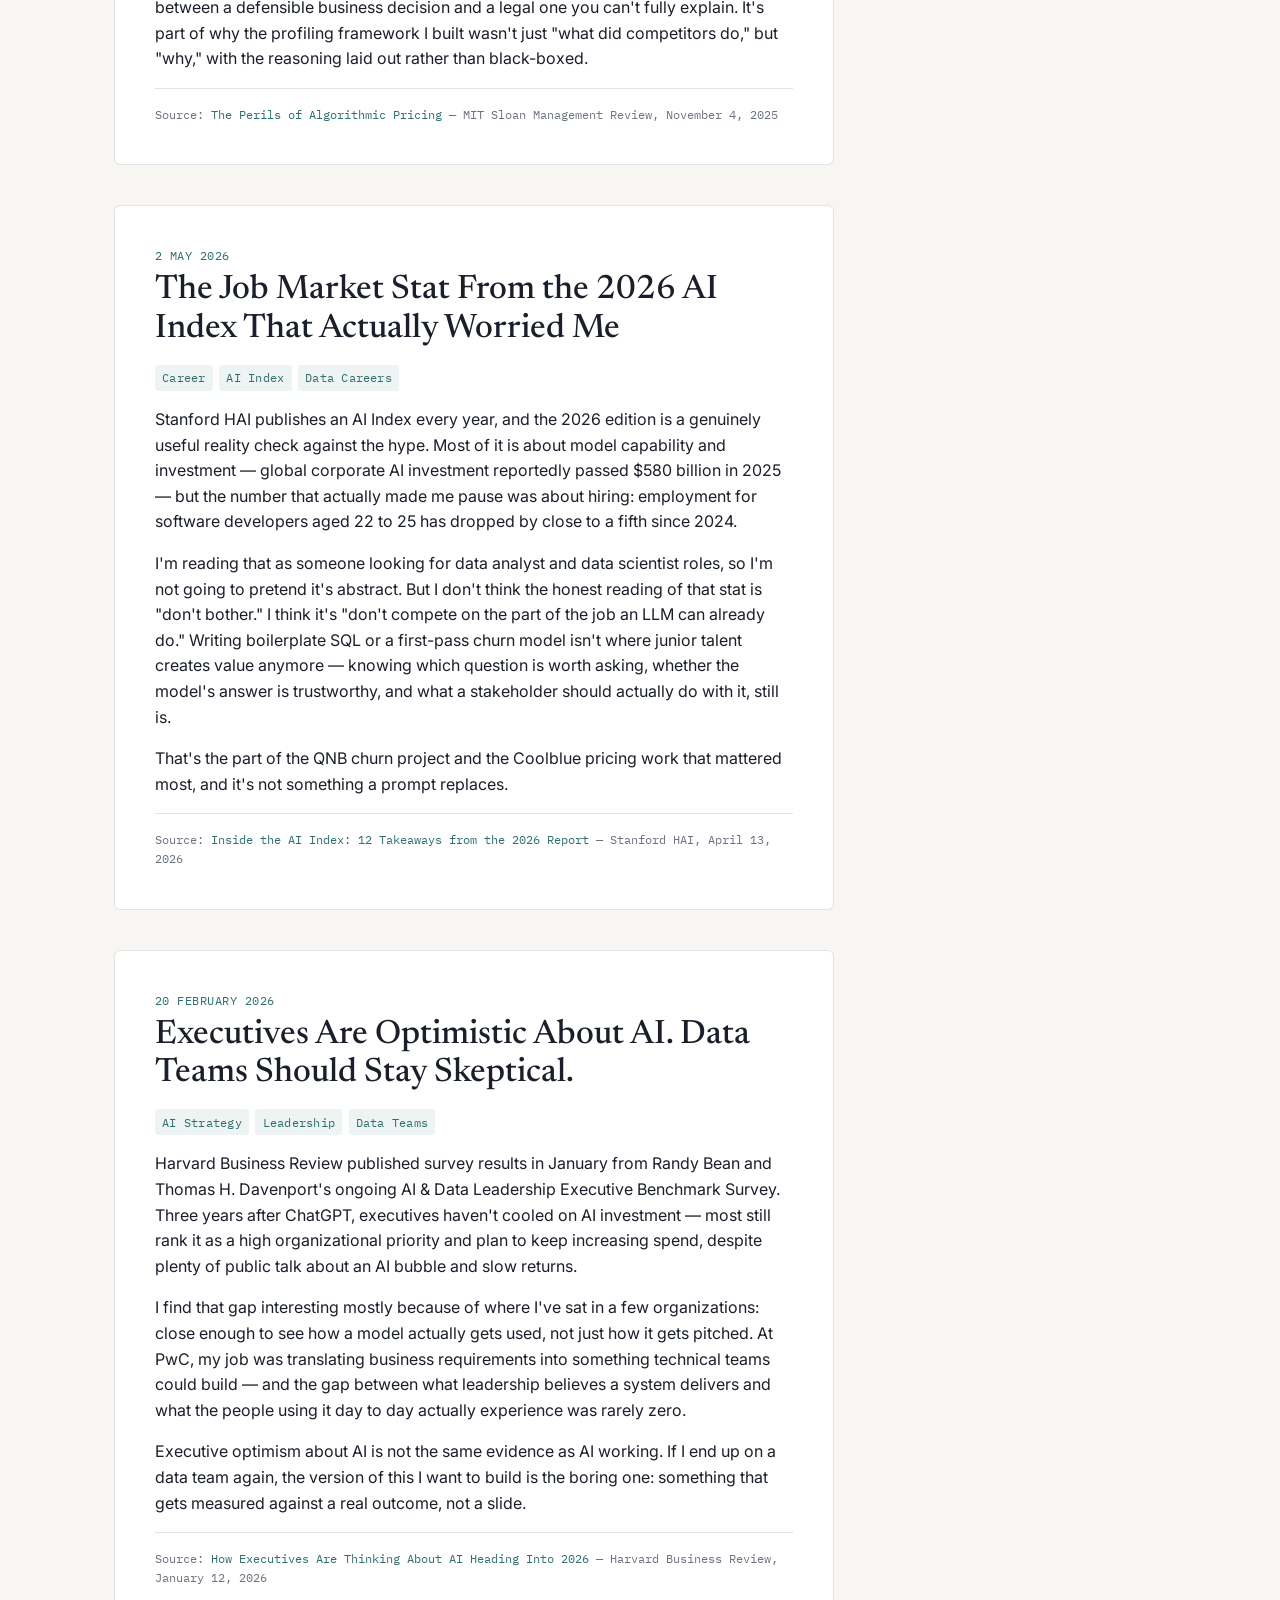
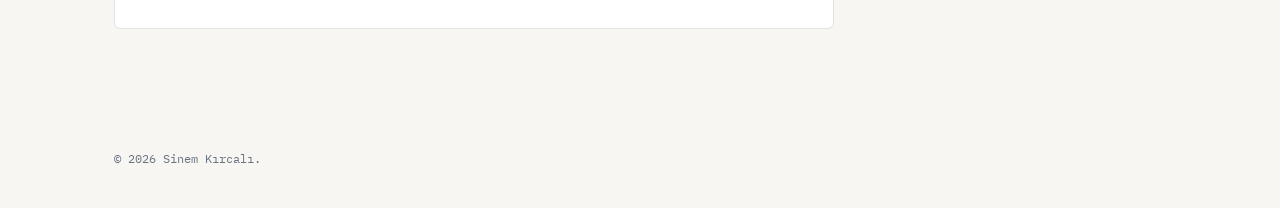
==== commit f59a9e81: "Notes: open the page up beyond cited reading New title, label and intro: notes on data science, AI a" ====
--- a/notes.html
+++ b/notes.html
@@ -4,7 +4,7 @@
 <meta charset="UTF-8" />
 <meta name="viewport" content="width=device-width, initial-scale=1.0" />
 <title>Notes — Sinem Kırcalı</title>
-<meta name="description" content="Notes from Sinem Kırcalı — short, cited reactions to things read about data science, AI, and marketing analytics." />
+<meta name="description" content="Notes from Sinem Kırcalı on data science, AI and data analysis: reactions to things read, things learned, and the occasional thought." />
 
 <link rel="preconnect" href="https://fonts.googleapis.com" />
 <link rel="preconnect" href="https://fonts.gstatic.com" crossorigin />
@@ -31,12 +31,11 @@
 <main id="main">
   <section class="section notes-hero">
     <div class="section-inner">
-      <p class="section-label">Notes</p>
-      <h1 class="section-title">Reading, cited</h1>
+      <p class="section-label">Writing</p>
+      <h1 class="section-title">Notes</h1>
       <p class="section-intro">
-        Short, original reactions to things I've actually read — mostly data science, AI, and
-        marketing analytics. Every post cites its source; content in this section is rendered
-        from <code>data/posts.js</code>, so adding a new one is a copy-paste, not a rebuild.
+        Notes on data science, AI and data analysis: reactions to things I've read, things I've
+        learned, and the occasional thought. When I react to someone else's work, I link it.
       </p>
     </div>
   </section>
--- a/css/style.css
+++ b/css/style.css
@@ -718,6 +718,7 @@
 .projects-grid {
   display: grid;
   grid-template-columns: repeat(auto-fit, minmax(300px, 1fr));
+  grid-auto-flow: dense; /* later cards fill the cells left beside a full-row card */
   gap: var(--space-3);
 }
 
@@ -998,6 +999,38 @@
 .project-details dd {
   margin: 0.25em 0 0;
   font-size: var(--fs-sm);
+}
+
+.project-details dd ul {
+  margin: 0;
+  padding-left: 1.1em;
+  list-style: disc;
+}
+
+.project-details dd li + li { margin-top: 0.5em; }
+
+.project-details dd strong { font-weight: 600; }
+
+/* A card with extra detail sections (the thesis) takes the whole row and sets
+   its details in two columns once there is room. */
+.project-card-wide { grid-column: 1 / -1; }
+
+.project-card-wide .project-summary,
+.project-card-wide .project-outcome { max-width: 72ch; }
+
+@media (min-width: 900px) {
+  .project-card-wide .project-details dl {
+    column-count: 2;
+    column-gap: var(--space-4);
+  }
+
+  .project-card-wide .project-details dl > div {
+    break-inside: avoid;
+    margin-bottom: 0.75em;
+  }
+
+  /* spacing comes from the block's bottom margin here, so both columns start on the same line */
+  .project-card-wide .project-details dt { margin-top: 0; }
 }
 
 .project-links {
